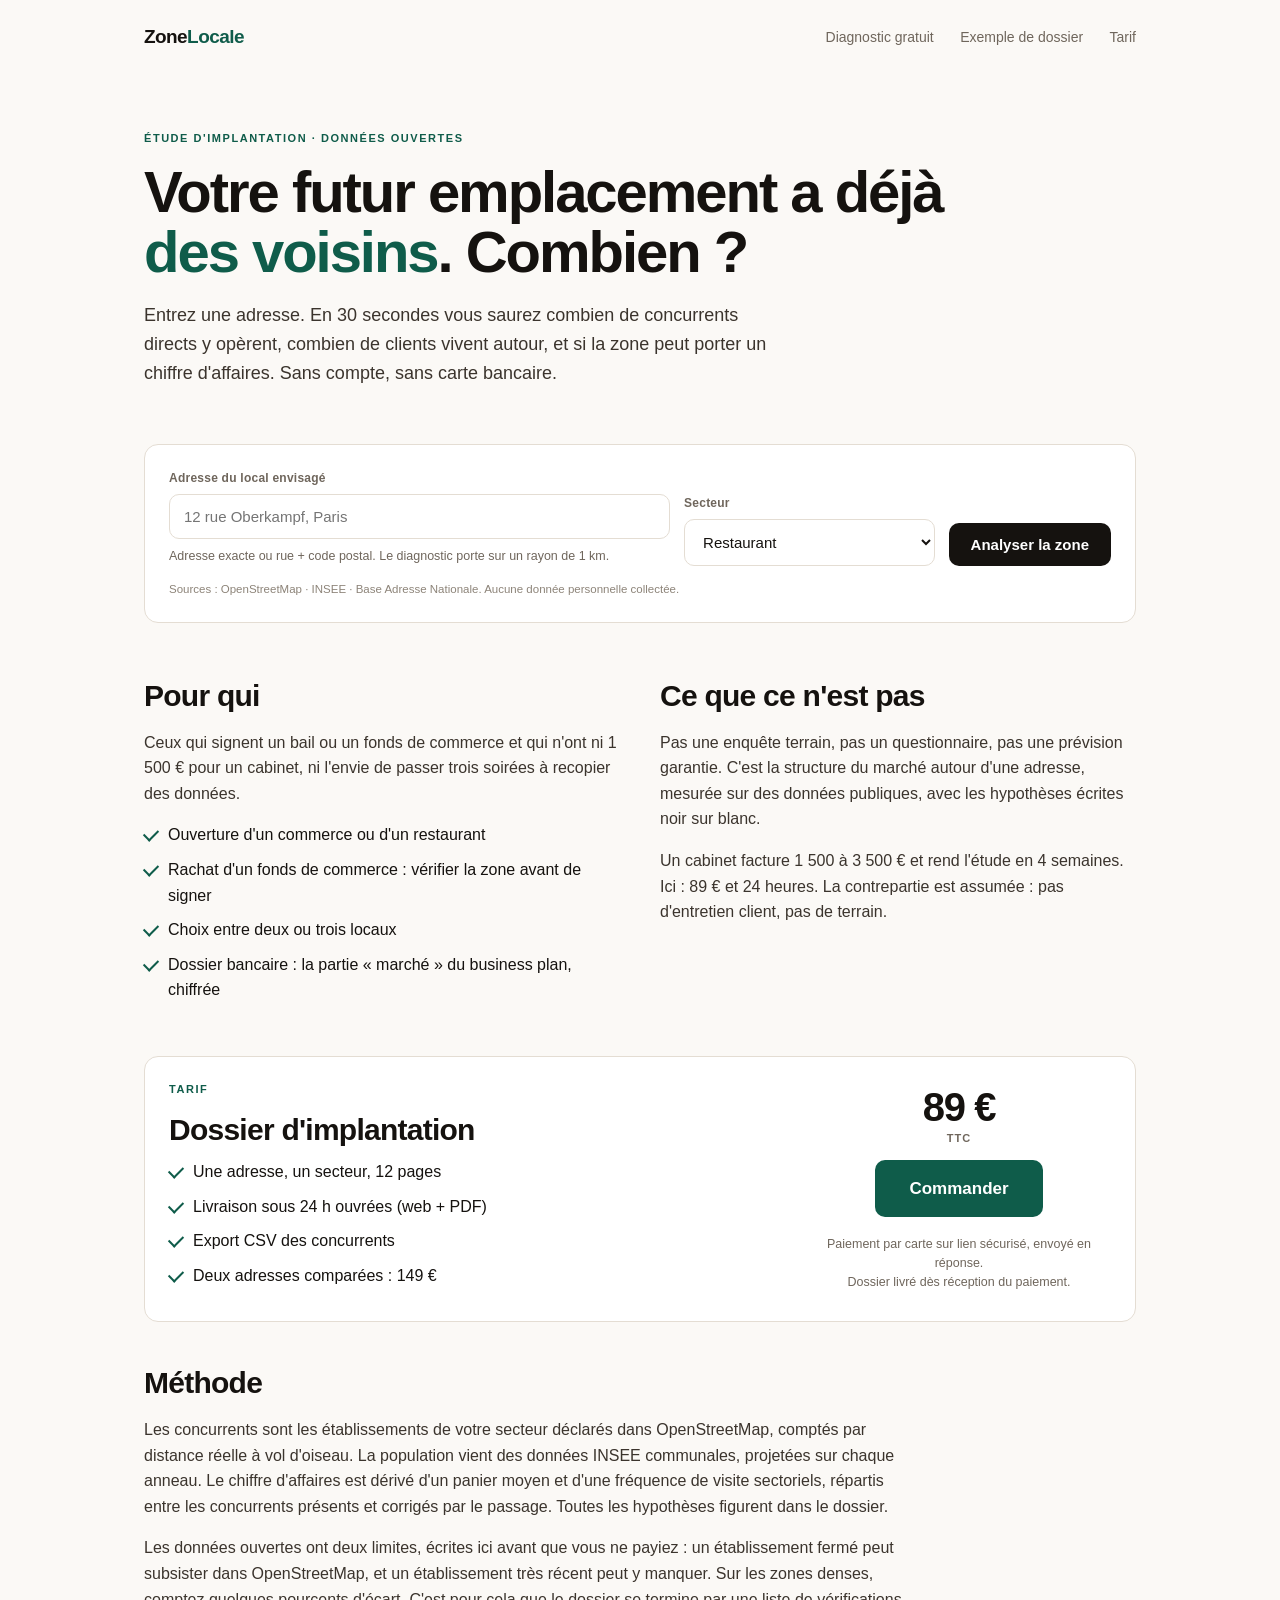
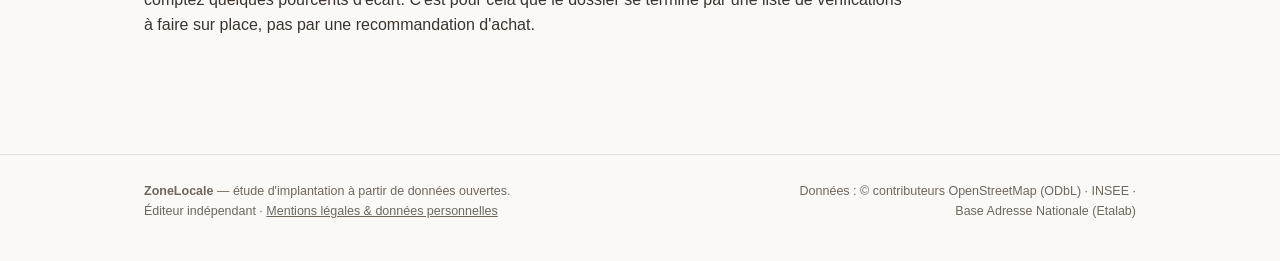
==== index.html @ 5aabd913 "ZoneLocale: diagnostic gratuit + dossier d'implantation" ====
<!DOCTYPE html>
<html lang="fr">
<head>
<meta charset="utf-8">
<meta name="viewport" content="width=device-width, initial-scale=1">
<title>ZoneLocale — l'étude de marché de votre future adresse, en 30 secondes</title>
<meta name="description" content="Combien de concurrents autour de votre adresse, combien de clients, quel chiffre d'affaires viser. Diagnostic gratuit en 30 secondes à partir des données publiques (OpenStreetMap, INSEE). Dossier complet 89 €.">
<link rel="stylesheet" href="assets/style.css">
<link rel="icon" href="data:image/svg+xml,<svg xmlns='http://www.w3.org/2000/svg' viewBox='0 0 100 100'><rect width='100' height='100' rx='22' fill='%230f5c4a'/><circle cx='50' cy='50' r='26' fill='none' stroke='%23fbf9f6' stroke-width='7'/><circle cx='50' cy='50' r='7' fill='%23fbf9f6'/></svg>">
</head>
<body>
<header>
  <a class="logo" href="/">Zone<span>Locale</span></a>
  <nav>
    <a href="#diagnostic">Diagnostic gratuit</a>
    <a href="exemples/restaurant-paris-11.html">Exemple de dossier</a>
    <a href="#tarif">Tarif</a>
  </nav>
</header>

<main>
  <section class="hero">
    <p class="eyebrow">Étude d'implantation · données ouvertes</p>
    <h1>Votre futur emplacement a déjà<br><em>des voisins</em>. Combien&nbsp;?</h1>
    <p class="lede">Entrez une adresse. En 30 secondes vous saurez combien de concurrents directs y opèrent,
    combien de clients vivent autour, et si la zone peut porter un chiffre d'affaires. Sans compte, sans carte bancaire.</p>
  </section>

  <section id="diagnostic" class="card form-card">
    <form id="form" autocomplete="off">
      <div class="field addr">
        <label for="addr">Adresse du local envisagé</label>
        <input id="addr" name="addr" type="text" placeholder="12 rue Oberkampf, Paris" required
               aria-describedby="addr-help">
        <div id="suggest" class="suggest" hidden></div>
        <p id="addr-help" class="hint">Adresse exacte ou rue + code postal. Le diagnostic porte sur un rayon de 1 km.</p>
      </div>
      <div class="field">
        <label for="sector">Secteur</label>
        <select id="sector" required></select>
      </div>
      <button type="submit" id="go">Analyser la zone</button>
    </form>
    <p class="micro">Sources : OpenStreetMap · INSEE · Base Adresse Nationale. Aucune donnée personnelle collectée.</p>
  </section>

  <section id="result" hidden>
    <div class="card result-head">
      <div>
        <p class="eyebrow" id="r-addr"></p>
        <h2 id="r-title">—</h2>
      </div>
      <div class="score" id="r-score"><span>—</span><small>indice de tension</small></div>
    </div>

    <div class="kpis" id="r-kpis"></div>

    <div class="cols">
      <div class="card">
        <h3>Concurrents les plus proches</h3>
        <table id="r-comps"><tbody></tbody></table>
        <p class="hint" id="r-comps-note"></p>
      </div>
      <div class="card">
        <h3>Ce que ça veut dire</h3>
        <p id="r-verdict"></p>
        <ul id="r-anchors"></ul>
      </div>
    </div>

    <div class="card paywall">
      <div>
        <p class="eyebrow">Dossier complet</p>
        <h2>Les 12 pages qui manquent à votre diagnostic</h2>
        <p>Le diagnostic gratuit vous donne le nombre. Le dossier donne la décision :</p>
        <ul class="ticks">
          <li>Zone de chalandise par anneaux (300 m, 600 m, 1 km, 3 km) : population estimée et méthode de calcul</li>
          <li>Liste exhaustive des concurrents (jusqu'à 400 points, nom, distance, type) + export CSV</li>
          <li>Points d'ancrage : transports, supermarchés, bureaux, écoles, marchés — et leur effet sur le passage</li>
          <li>Indice de saturation comparé à la moyenne nationale du secteur</li>
          <li>Trois scénarios de chiffre d'affaires avec hypothèses explicites (prudent / médian / optimiste)</li>
          <li>Recommandations : négociation du loyer, positionnement, ce qu'il faut vérifier sur place</li>
        </ul>
      </div>
      <div class="buy">
        <div class="price">89 €<small>TTC, une fois</small></div>
        <a class="btn" id="buy" href="#tarif">Commander ce dossier</a>
        <p class="hint">Livré sous 24 h ouvrées, au format web + PDF.<br>Remboursé si vous le jugez inutile sous 7 jours.</p>
      </div>
    </div>
  </section>

  <section class="split">
    <div>
      <h2>Pour qui</h2>
      <p>Ceux qui signent un bail ou un fonds de commerce et qui n'ont ni 1 500 € pour un cabinet,
      ni l'envie de passer trois soirées à recopier des données.</p>
      <ul class="ticks">
        <li>Ouverture d'un commerce ou d'un restaurant</li>
        <li>Rachat d'un fonds de commerce : vérifier la zone avant de signer</li>
        <li>Choix entre deux ou trois locaux</li>
        <li>Dossier bancaire : la partie « marché » du business plan, chiffrée</li>
      </ul>
    </div>
    <div>
      <h2>Ce que ce n'est pas</h2>
      <p>Pas une enquête terrain, pas un questionnaire, pas une prévision garantie.
      C'est la structure du marché autour d'une adresse, mesurée sur des données publiques,
      avec les hypothèses écrites noir sur blanc.</p>
      <p>Un cabinet facture 1 500 à 3 500 € et rend l'étude en 4 semaines.
      Ici : 89 € et 24 heures. La contrepartie est assumée : pas d'entretien client, pas de terrain.</p>
    </div>
  </section>

  <section id="tarif" class="card pricing">
    <div>
      <p class="eyebrow">Tarif</p>
      <h2>Dossier d'implantation</h2>
      <ul class="ticks">
        <li>Une adresse, un secteur, 12 pages</li>
        <li>Livraison sous 24 h ouvrées (web + PDF)</li>
        <li>Export CSV des concurrents</li>
        <li>Deux adresses comparées : 149 €</li>
      </ul>
    </div>
    <div class="buy">
      <div class="price">89 €<small>TTC</small></div>
      <a class="btn big" id="buy2" href="mailto:benfriha.mohamed@gmail.com?subject=Commande%20dossier%20ZoneLocale">Commander</a>
      <p class="hint">Paiement par carte sur lien sécurisé, envoyé en réponse.<br>Dossier livré dès réception du paiement.</p>
    </div>
  </section>

  <section class="method">
    <h2>Méthode</h2>
    <p>Les concurrents sont les établissements de votre secteur déclarés dans OpenStreetMap, comptés par distance
    réelle à vol d'oiseau. La population vient des données INSEE communales, projetées sur chaque anneau.
    Le chiffre d'affaires est dérivé d'un panier moyen et d'une fréquence de visite sectoriels, répartis entre
    les concurrents présents et corrigés par le passage. Toutes les hypothèses figurent dans le dossier.</p>
    <p>Les données ouvertes ont deux limites, écrites ici avant que vous ne payiez : un établissement fermé
    peut subsister dans OpenStreetMap, et un établissement très récent peut y manquer. Sur les zones denses,
    comptez quelques pourcents d'écart. C'est pour cela que le dossier se termine par une liste de vérifications
    à faire sur place, pas par une recommandation d'achat.</p>
  </section>
</main>

<footer>
  <div class="foot-inner">
    <div><b>ZoneLocale</b> — étude d'implantation à partir de données ouvertes.<br>
    Éditeur indépendant · <a href="legal.html">Mentions légales &amp; données personnelles</a></div>
    <div class="src">Données : © contributeurs OpenStreetMap (ODbL) · INSEE · Base Adresse Nationale (Etalab)</div>
  </div>
</footer>

<script src="assets/app.js"></script>
</body>
</html>
---- assets/style.css ----
:root{
  --ink:#15120f; --muted:#6f665c; --line:#e4ddd3; --bg:#fbf9f6; --paper:#fff;
  --accent:#0f5c4a; --accent-soft:#e7f0ec; --warn:#a8420f;
  --radius:14px;
}
*{box-sizing:border-box}
html{scroll-behavior:smooth}
body{margin:0;background:var(--bg);color:var(--ink);
  font:16px/1.6 -apple-system,BlinkMacSystemFont,"Segoe UI",Inter,Roboto,Helvetica,Arial,sans-serif;
  -webkit-font-smoothing:antialiased}
a{color:inherit}
header{max-width:1040px;margin:0 auto;padding:22px 24px;display:flex;justify-content:space-between;align-items:center}
.logo{font-weight:700;letter-spacing:-.03em;font-size:19px;text-decoration:none}
.logo span{color:var(--accent)}
header nav a{margin-left:22px;font-size:14px;color:var(--muted);text-decoration:none}
header nav a:hover{color:var(--ink)}
main{max-width:1040px;margin:0 auto;padding:0 24px 60px}
.hero{padding:56px 0 30px;max-width:820px}
.eyebrow{font-size:11px;letter-spacing:.14em;text-transform:uppercase;color:var(--accent);font-weight:650;margin:0 0 14px}
h1{font-size:clamp(32px,5.2vw,58px);line-height:1.03;letter-spacing:-.035em;margin:0 0 20px;font-weight:680}
h1 em{font-style:normal;color:var(--accent)}
h2{font-size:clamp(22px,2.6vw,30px);line-height:1.15;letter-spacing:-.025em;margin:0 0 12px;font-weight:660}
h3{font-size:16px;margin:0 0 12px;letter-spacing:-.01em}
.lede{font-size:18px;color:#3b342d;max-width:640px;margin:0}
.card{background:var(--paper);border:1px solid var(--line);border-radius:var(--radius);padding:24px}
.form-card{margin:26px 0 10px}
form{display:grid;grid-template-columns:2fr 1fr auto;gap:14px;align-items:end}
.field{position:relative;min-width:0}
label{display:block;font-size:12px;font-weight:600;letter-spacing:.02em;color:var(--muted);margin-bottom:6px}
input,select{width:100%;padding:13px 14px;border:1px solid var(--line);border-radius:10px;font-size:15px;background:#fff;color:var(--ink);font-family:inherit}
input:focus,select:focus{outline:2px solid var(--accent);outline-offset:1px;border-color:transparent}
button{padding:13px 22px;border:0;border-radius:10px;background:var(--ink);color:#fff;font-size:15px;font-weight:600;cursor:pointer;font-family:inherit;white-space:nowrap}
button:hover{background:#000}
button[disabled]{opacity:.55;cursor:progress}
.hint{font-size:12.5px;color:var(--muted);margin:8px 0 0;line-height:1.5}
.micro{font-size:11.5px;color:#8d8479;margin:14px 0 0}
.suggest{position:absolute;top:64px;left:0;right:0;background:#fff;border:1px solid var(--line);border-radius:10px;
  box-shadow:0 12px 30px rgba(20,15,10,.09);z-index:20;overflow:hidden;max-height:260px;overflow-y:auto}
.suggest div{padding:10px 14px;font-size:14px;cursor:pointer;border-bottom:1px solid #f2ece4}
.suggest div:last-child{border-bottom:0}
.suggest div:hover,.suggest div.on{background:var(--accent-soft)}
#result{margin-top:34px}
.result-head{display:flex;justify-content:space-between;align-items:center;gap:20px}
.result-head h2{margin:0}
.score{text-align:center;min-width:110px}
.score span{display:block;font-size:46px;font-weight:700;letter-spacing:-.04em;line-height:1;color:var(--accent)}
.score small{font-size:10.5px;letter-spacing:.1em;text-transform:uppercase;color:var(--muted);font-weight:600}
.kpis{display:grid;grid-template-columns:repeat(4,1fr);gap:12px;margin:12px 0}
.kpi{background:var(--paper);border:1px solid var(--line);border-radius:12px;padding:16px}
.kpi b{display:block;font-size:27px;letter-spacing:-.03em;line-height:1.1}
.kpi span{font-size:12px;color:var(--muted)}
.cols{display:grid;grid-template-columns:1.15fr .85fr;gap:12px;margin:12px 0}
table{width:100%;border-collapse:collapse;font-size:14px}
td{padding:7px 0;border-bottom:1px solid #f2ece4}
tr:last-child td{border-bottom:0}
td.d{text-align:right;color:var(--muted);font-variant-numeric:tabular-nums;white-space:nowrap}
ul{padding-left:18px;margin:8px 0 0}
li{margin-bottom:6px}
.ticks{list-style:none;padding:0}
.ticks li{padding-left:24px;position:relative;margin-bottom:9px}
.ticks li:before{content:"";position:absolute;left:0;top:7px;width:12px;height:7px;border-left:2px solid var(--accent);border-bottom:2px solid var(--accent);transform:rotate(-45deg)}
.paywall{display:grid;grid-template-columns:1.5fr .8fr;gap:28px;margin:12px 0;align-items:start}
.buy{text-align:center}
.price{font-size:40px;font-weight:700;letter-spacing:-.035em;line-height:1}
.price small{display:block;font-size:11px;letter-spacing:.1em;text-transform:uppercase;color:var(--muted);font-weight:600;margin-top:6px}
.btn{display:inline-block;margin:16px 0 10px;padding:13px 24px;border-radius:10px;background:var(--accent);color:#fff;text-decoration:none;font-weight:600;font-size:15px}
.btn:hover{background:#0b4a3c}
.btn.big{font-size:17px;padding:15px 34px}
.split{display:grid;grid-template-columns:1fr 1fr;gap:40px;margin:56px 0 10px}
.split p{color:#3b342d}
.pricing{display:grid;grid-template-columns:1.6fr .8fr;gap:30px;align-items:center;margin:44px 0}
.method{margin:44px 0 0;max-width:760px}
.method p{color:#3b342d}
footer{border-top:1px solid var(--line);margin-top:40px}
.foot-inner{max-width:1040px;margin:0 auto;padding:26px 24px 40px;display:flex;justify-content:space-between;gap:20px;font-size:12.5px;color:var(--muted)}
footer a{color:var(--muted)}
.src{text-align:right;max-width:340px}
@media(max-width:860px){
  form{grid-template-columns:1fr}
  .kpis{grid-template-columns:repeat(2,1fr)}
  .cols,.paywall,.split,.pricing{grid-template-columns:1fr}
  header nav{display:none}
  .foot-inner{flex-direction:column}.src{text-align:left}
}
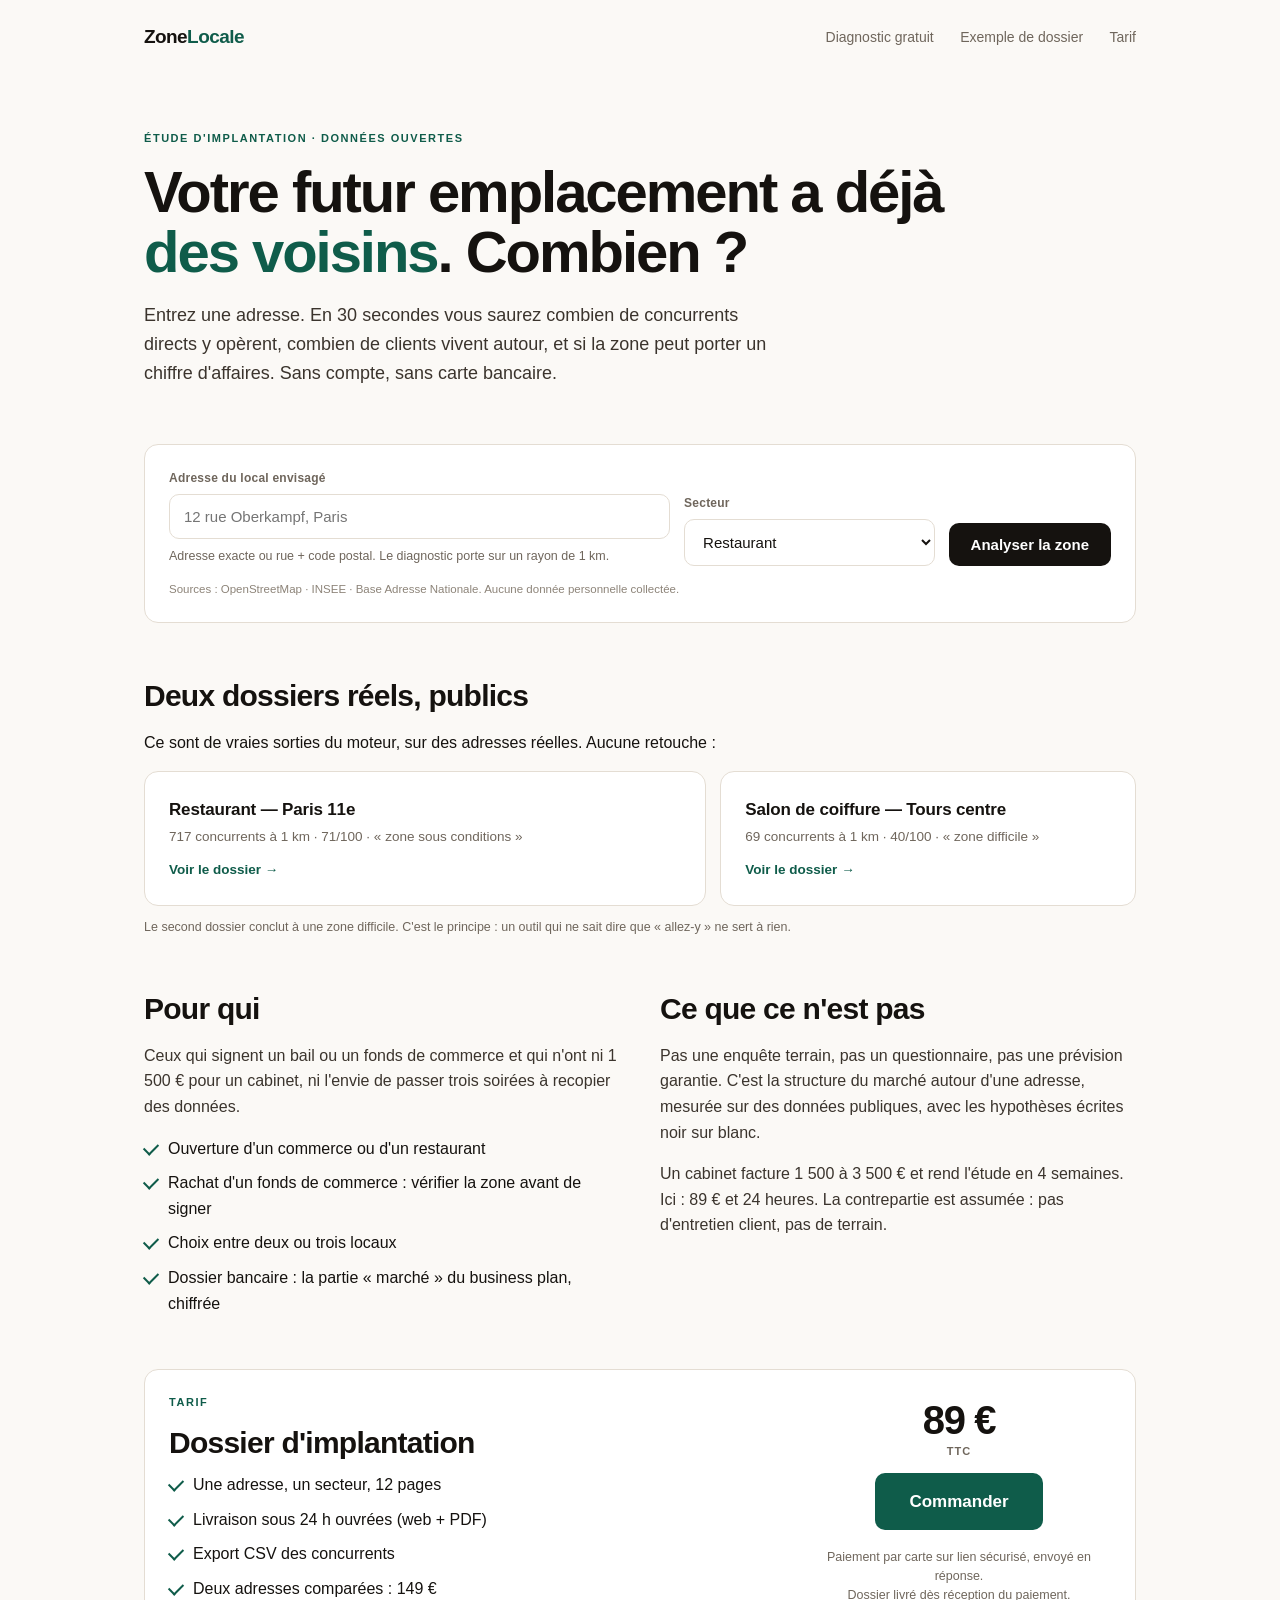
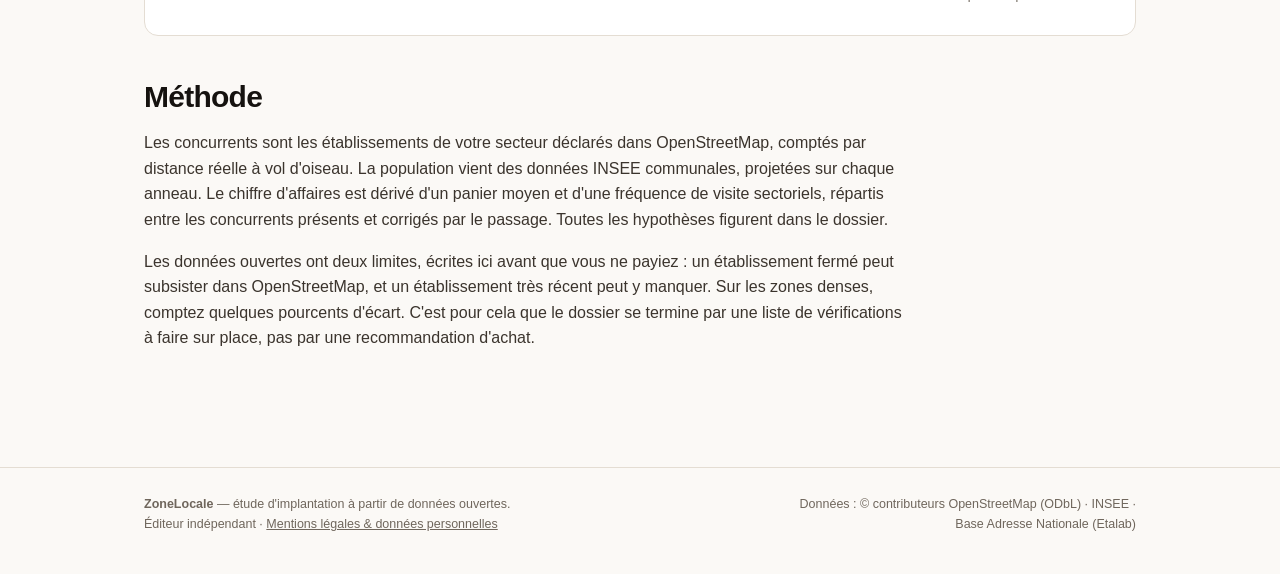
==== commit f71a93f6: "Exemples publics, sitemap, ajustement du score" ====
--- a/index.html
+++ b/index.html
@@ -5,6 +5,11 @@
 <meta name="viewport" content="width=device-width, initial-scale=1">
 <title>ZoneLocale — l'étude de marché de votre future adresse, en 30 secondes</title>
 <meta name="description" content="Combien de concurrents autour de votre adresse, combien de clients, quel chiffre d'affaires viser. Diagnostic gratuit en 30 secondes à partir des données publiques (OpenStreetMap, INSEE). Dossier complet 89 €.">
+<meta property="og:title" content="ZoneLocale — l'étude de marché de votre future adresse">
+<meta property="og:description" content="Concurrents, population, potentiel de chiffre d'affaires autour d'une adresse. Diagnostic gratuit, dossier complet 89 €.">
+<meta property="og:type" content="website">
+<meta property="og:url" content="https://mbenfriha.github.io/zonelocale/">
+<meta property="og:locale" content="fr_FR">
 <link rel="stylesheet" href="assets/style.css">
 <link rel="icon" href="data:image/svg+xml,<svg xmlns='http://www.w3.org/2000/svg' viewBox='0 0 100 100'><rect width='100' height='100' rx='22' fill='%230f5c4a'/><circle cx='50' cy='50' r='26' fill='none' stroke='%23fbf9f6' stroke-width='7'/><circle cx='50' cy='50' r='7' fill='%23fbf9f6'/></svg>">
 </head>
@@ -90,6 +95,25 @@
     </div>
   </section>
 
+  <section class="examples">
+    <h2>Deux dossiers réels, publics</h2>
+    <p>Ce sont de vraies sorties du moteur, sur des adresses réelles. Aucune retouche :</p>
+    <div class="cols">
+      <a class="card ex" href="exemples/restaurant-paris-11.html">
+        <b>Restaurant — Paris 11e</b>
+        <span>717 concurrents à 1 km · 71/100 · « zone sous conditions »</span>
+        <em>Voir le dossier →</em>
+      </a>
+      <a class="card ex" href="exemples/coiffeur-tours.html">
+        <b>Salon de coiffure — Tours centre</b>
+        <span>69 concurrents à 1 km · 40/100 · « zone difficile »</span>
+        <em>Voir le dossier →</em>
+      </a>
+    </div>
+    <p class="hint">Le second dossier conclut à une zone difficile. C'est le principe : un outil qui ne sait dire que
+    « allez-y » ne sert à rien.</p>
+  </section>
+
   <section class="split">
     <div>
       <h2>Pour qui</h2>
--- a/assets/style.css
+++ b/assets/style.css
@@ -67,6 +67,13 @@
 .btn:hover{background:#0b4a3c}
 .btn.big{font-size:17px;padding:15px 34px}
 .split{display:grid;grid-template-columns:1fr 1fr;gap:40px;margin:56px 0 10px}
+.examples{margin:56px 0 0}
+.examples .cols{gap:14px;margin-top:16px}
+.ex{display:block;text-decoration:none;transition:border-color .15s}
+.ex:hover{border-color:var(--accent)}
+.ex b{display:block;font-size:17px;letter-spacing:-.01em;margin-bottom:4px}
+.ex span{display:block;font-size:13.5px;color:var(--muted);line-height:1.45}
+.ex em{display:block;margin-top:12px;font-style:normal;font-size:13.5px;color:var(--accent);font-weight:600}
 .split p{color:#3b342d}
 .pricing{display:grid;grid-template-columns:1.6fr .8fr;gap:30px;align-items:center;margin:44px 0}
 .method{margin:44px 0 0;max-width:760px}
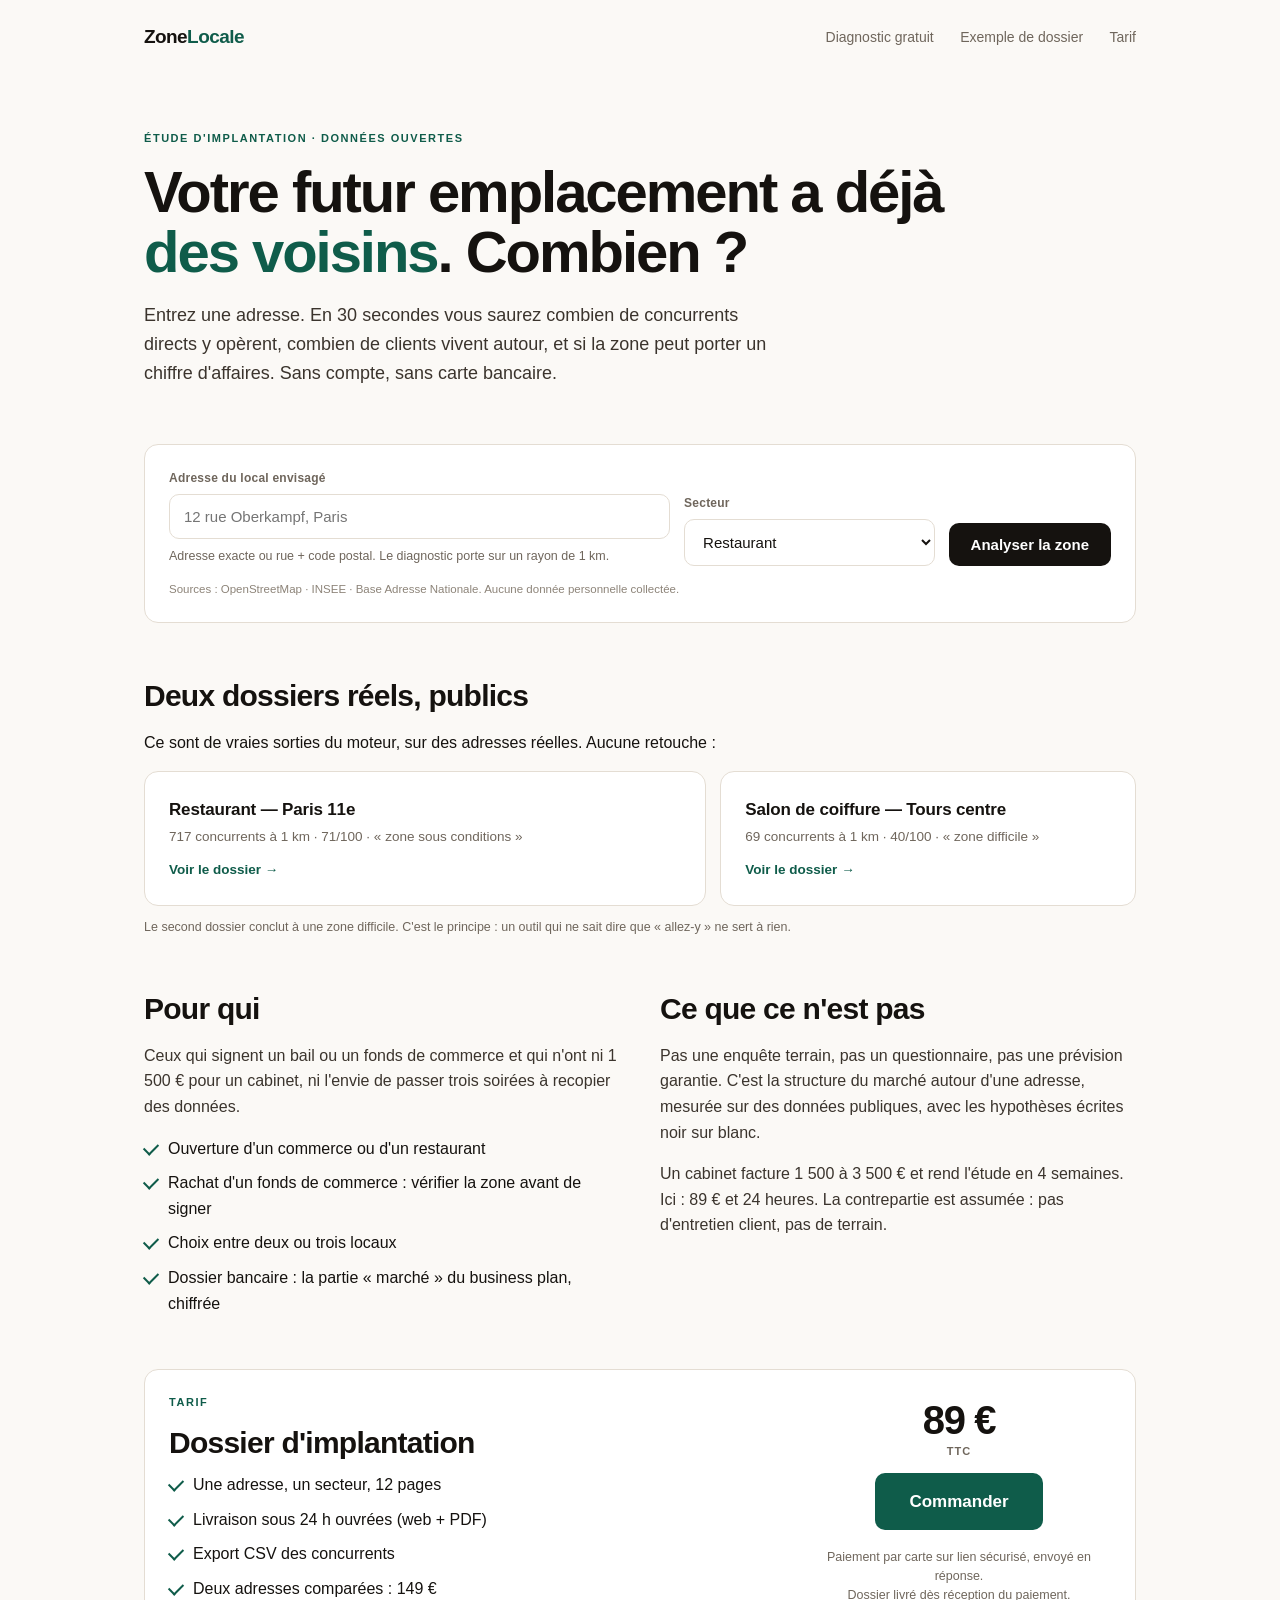
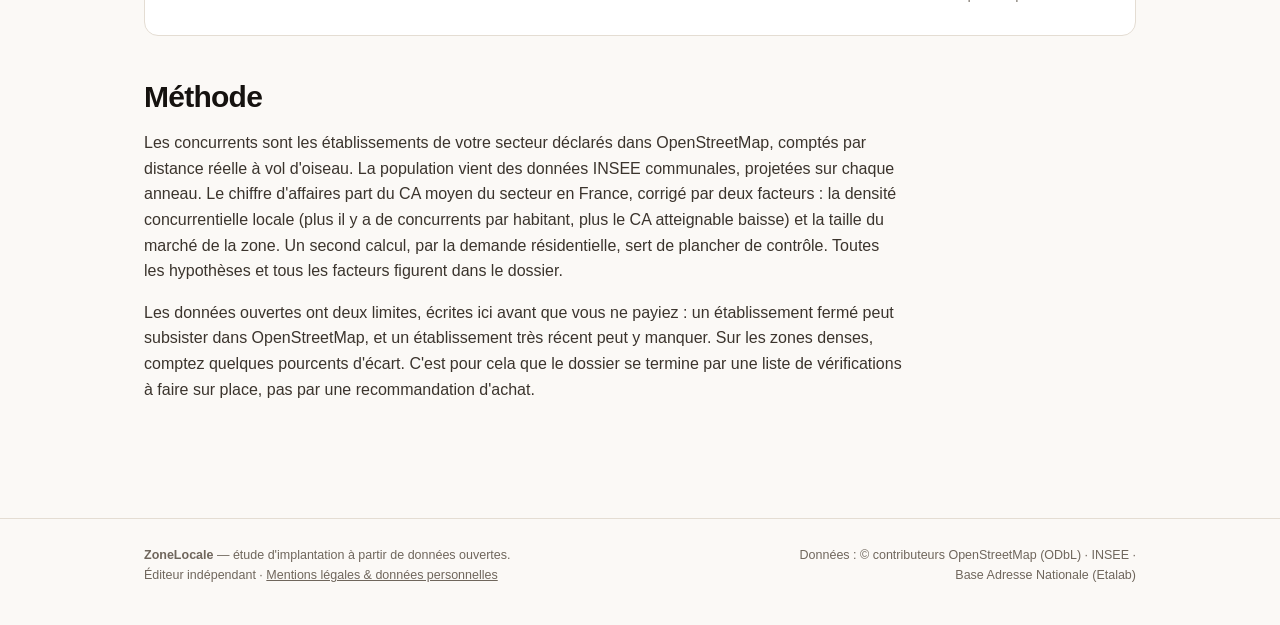
==== commit 75c37ff1: "Modele de CA par reference sectorielle, cache Overpass, re-render sans reseau" ====
--- a/index.html
+++ b/index.html
@@ -158,8 +158,10 @@
     <h2>Méthode</h2>
     <p>Les concurrents sont les établissements de votre secteur déclarés dans OpenStreetMap, comptés par distance
     réelle à vol d'oiseau. La population vient des données INSEE communales, projetées sur chaque anneau.
-    Le chiffre d'affaires est dérivé d'un panier moyen et d'une fréquence de visite sectoriels, répartis entre
-    les concurrents présents et corrigés par le passage. Toutes les hypothèses figurent dans le dossier.</p>
+    Le chiffre d'affaires part du CA moyen du secteur en France, corrigé par deux facteurs : la densité
+    concurrentielle locale (plus il y a de concurrents par habitant, plus le CA atteignable baisse) et la taille
+    du marché de la zone. Un second calcul, par la demande résidentielle, sert de plancher de contrôle.
+    Toutes les hypothèses et tous les facteurs figurent dans le dossier.</p>
     <p>Les données ouvertes ont deux limites, écrites ici avant que vous ne payiez : un établissement fermé
     peut subsister dans OpenStreetMap, et un établissement très récent peut y manquer. Sur les zones denses,
     comptez quelques pourcents d'écart. C'est pour cela que le dossier se termine par une liste de vérifications
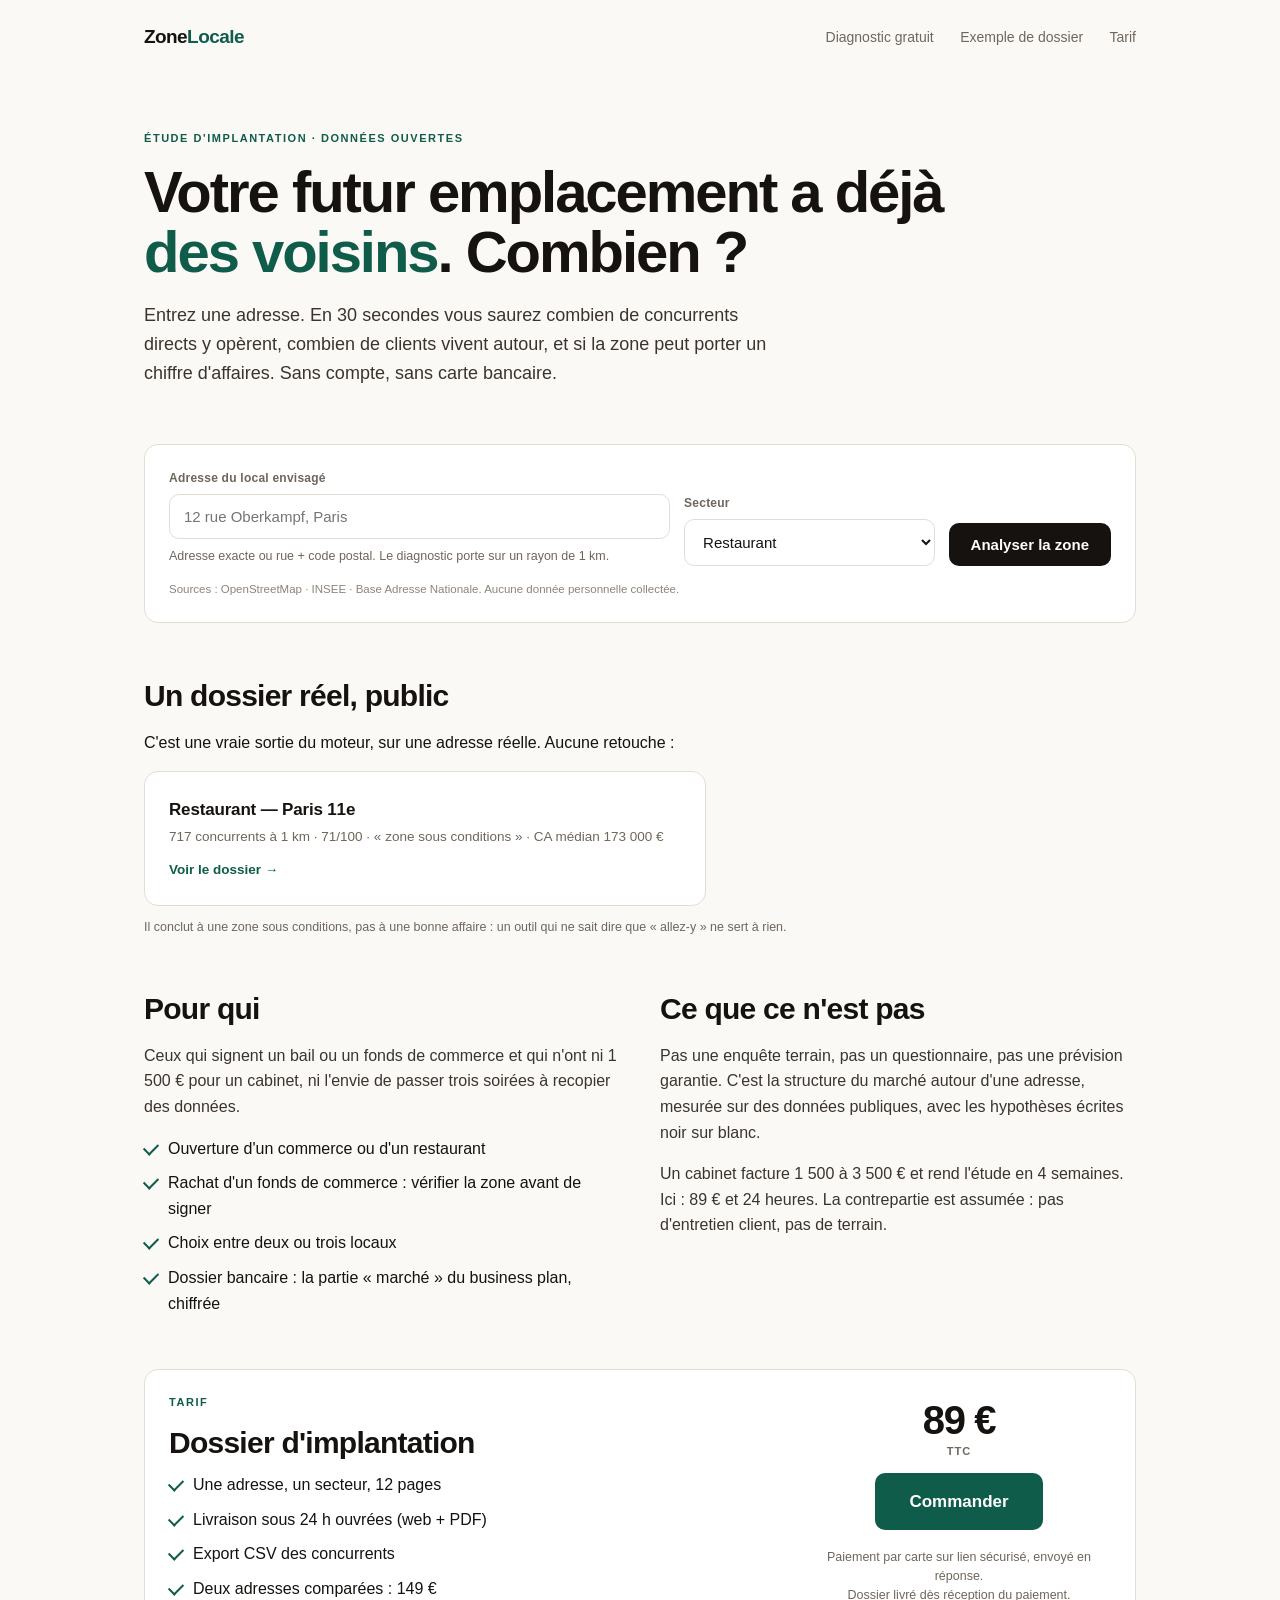
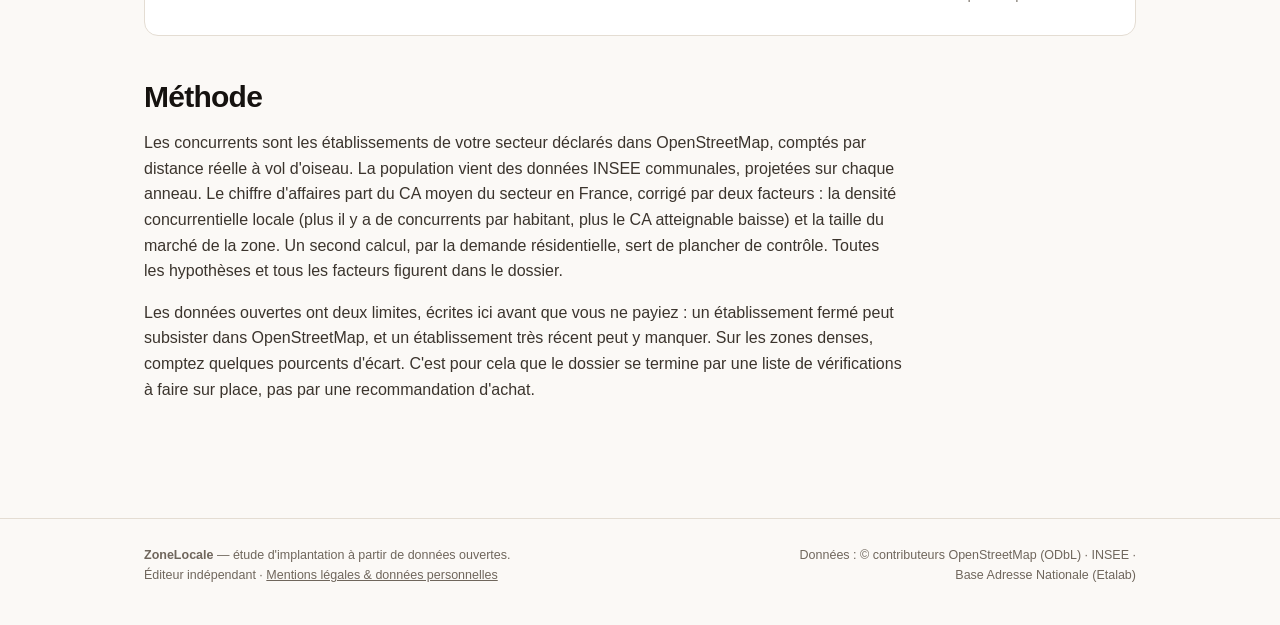
==== commit 9afb604d: "Exemple unique (Paris), garde-fou ca_ref, sitemap" ====
--- a/index.html
+++ b/index.html
@@ -96,21 +96,16 @@
   </section>
 
   <section class="examples">
-    <h2>Deux dossiers réels, publics</h2>
-    <p>Ce sont de vraies sorties du moteur, sur des adresses réelles. Aucune retouche :</p>
+    <h2>Un dossier réel, public</h2>
+    <p>C'est une vraie sortie du moteur, sur une adresse réelle. Aucune retouche :</p>
     <div class="cols">
       <a class="card ex" href="exemples/restaurant-paris-11.html">
         <b>Restaurant — Paris 11e</b>
-        <span>717 concurrents à 1 km · 71/100 · « zone sous conditions »</span>
-        <em>Voir le dossier →</em>
-      </a>
-      <a class="card ex" href="exemples/coiffeur-tours.html">
-        <b>Salon de coiffure — Tours centre</b>
-        <span>69 concurrents à 1 km · 40/100 · « zone difficile »</span>
+        <span>717 concurrents à 1 km · 71/100 · « zone sous conditions » · CA médian 173 000 €</span>
         <em>Voir le dossier →</em>
       </a>
     </div>
-    <p class="hint">Le second dossier conclut à une zone difficile. C'est le principe : un outil qui ne sait dire que
+    <p class="hint">Il conclut à une zone sous conditions, pas à une bonne affaire : un outil qui ne sait dire que
     « allez-y » ne sert à rien.</p>
   </section>
 
